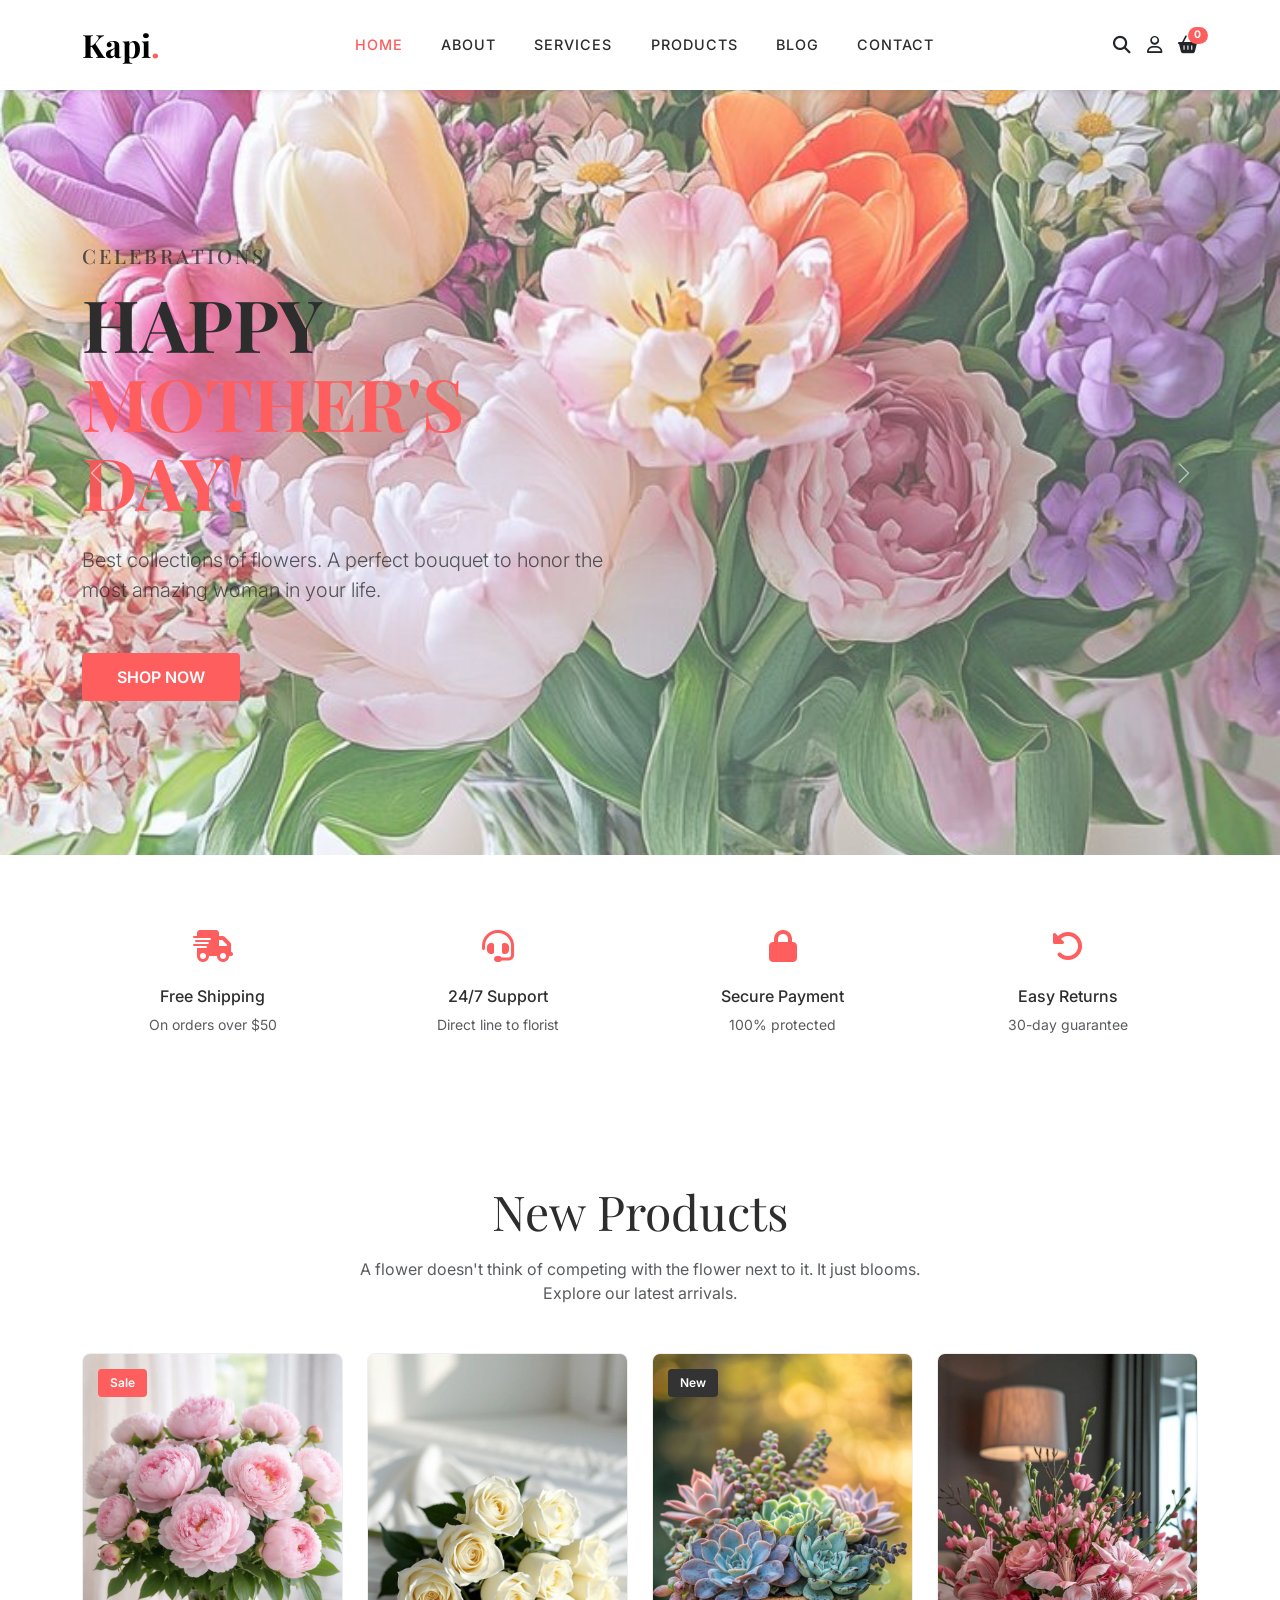
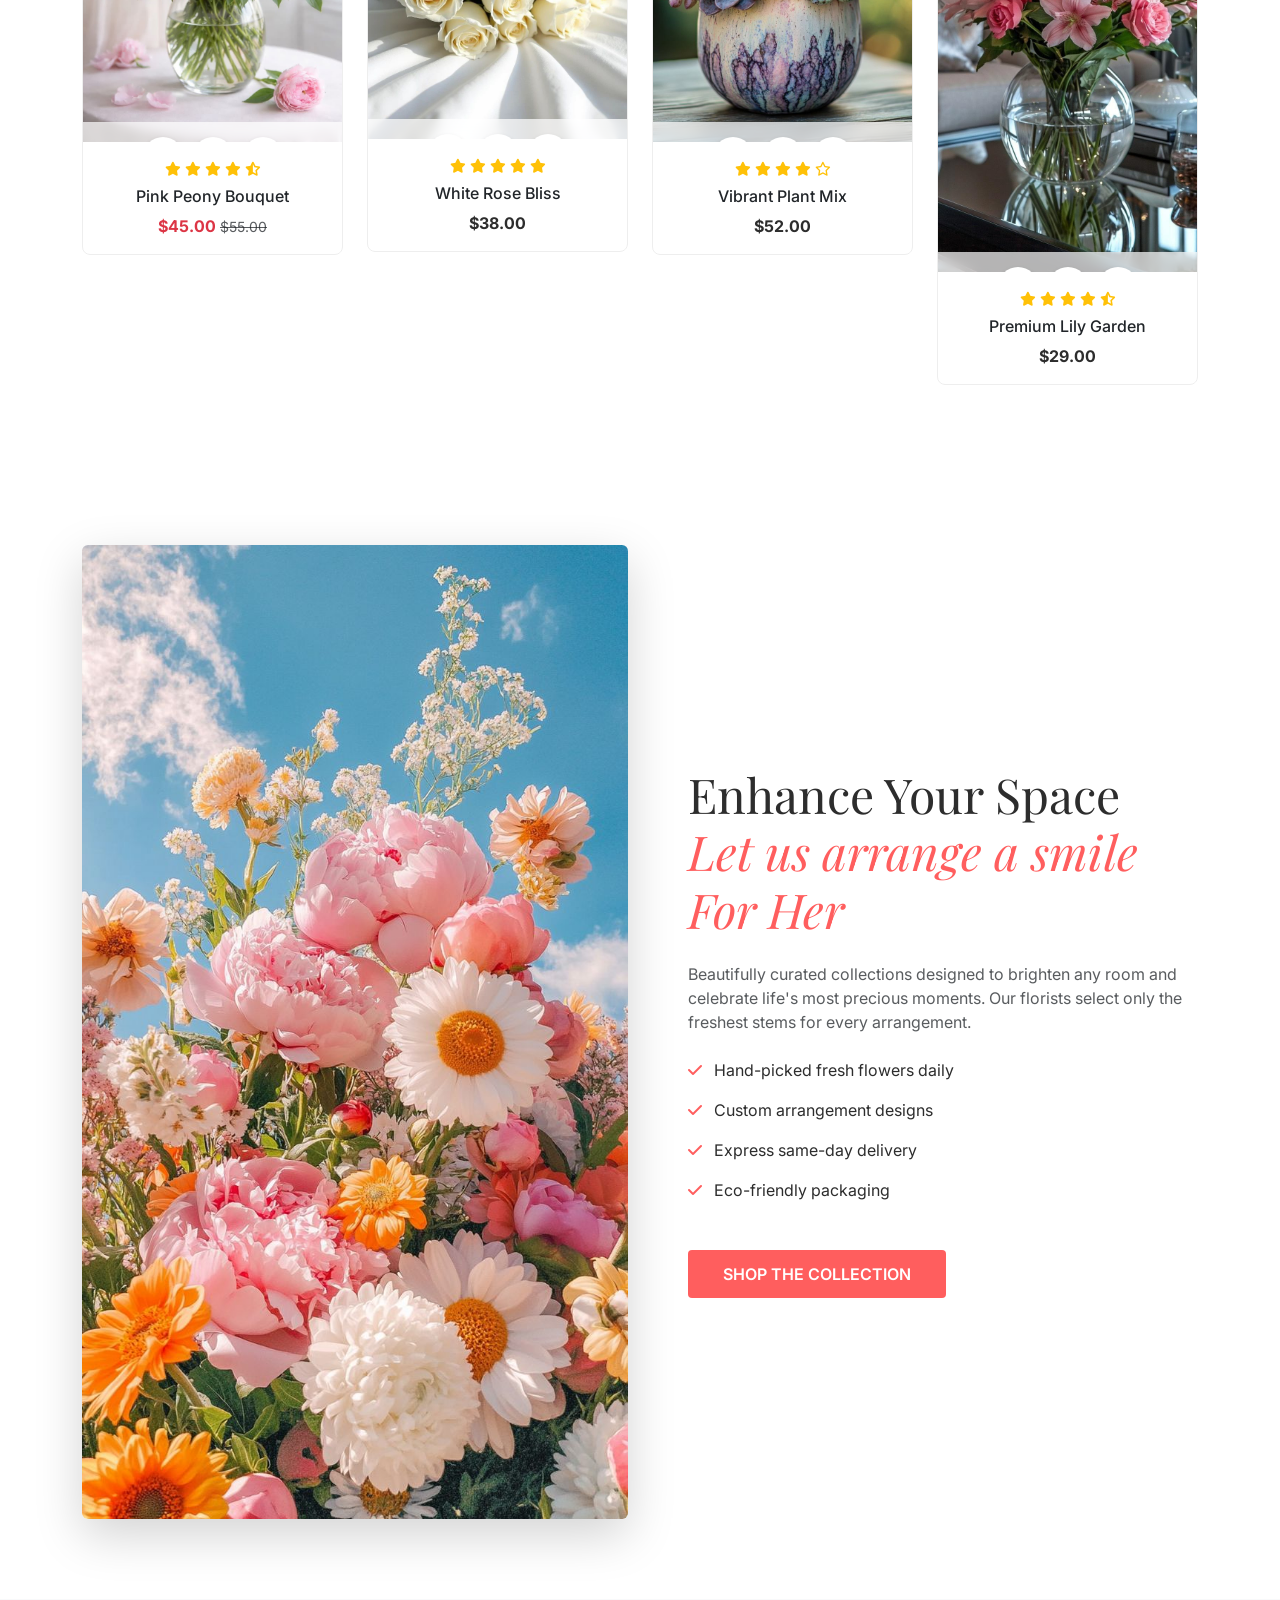
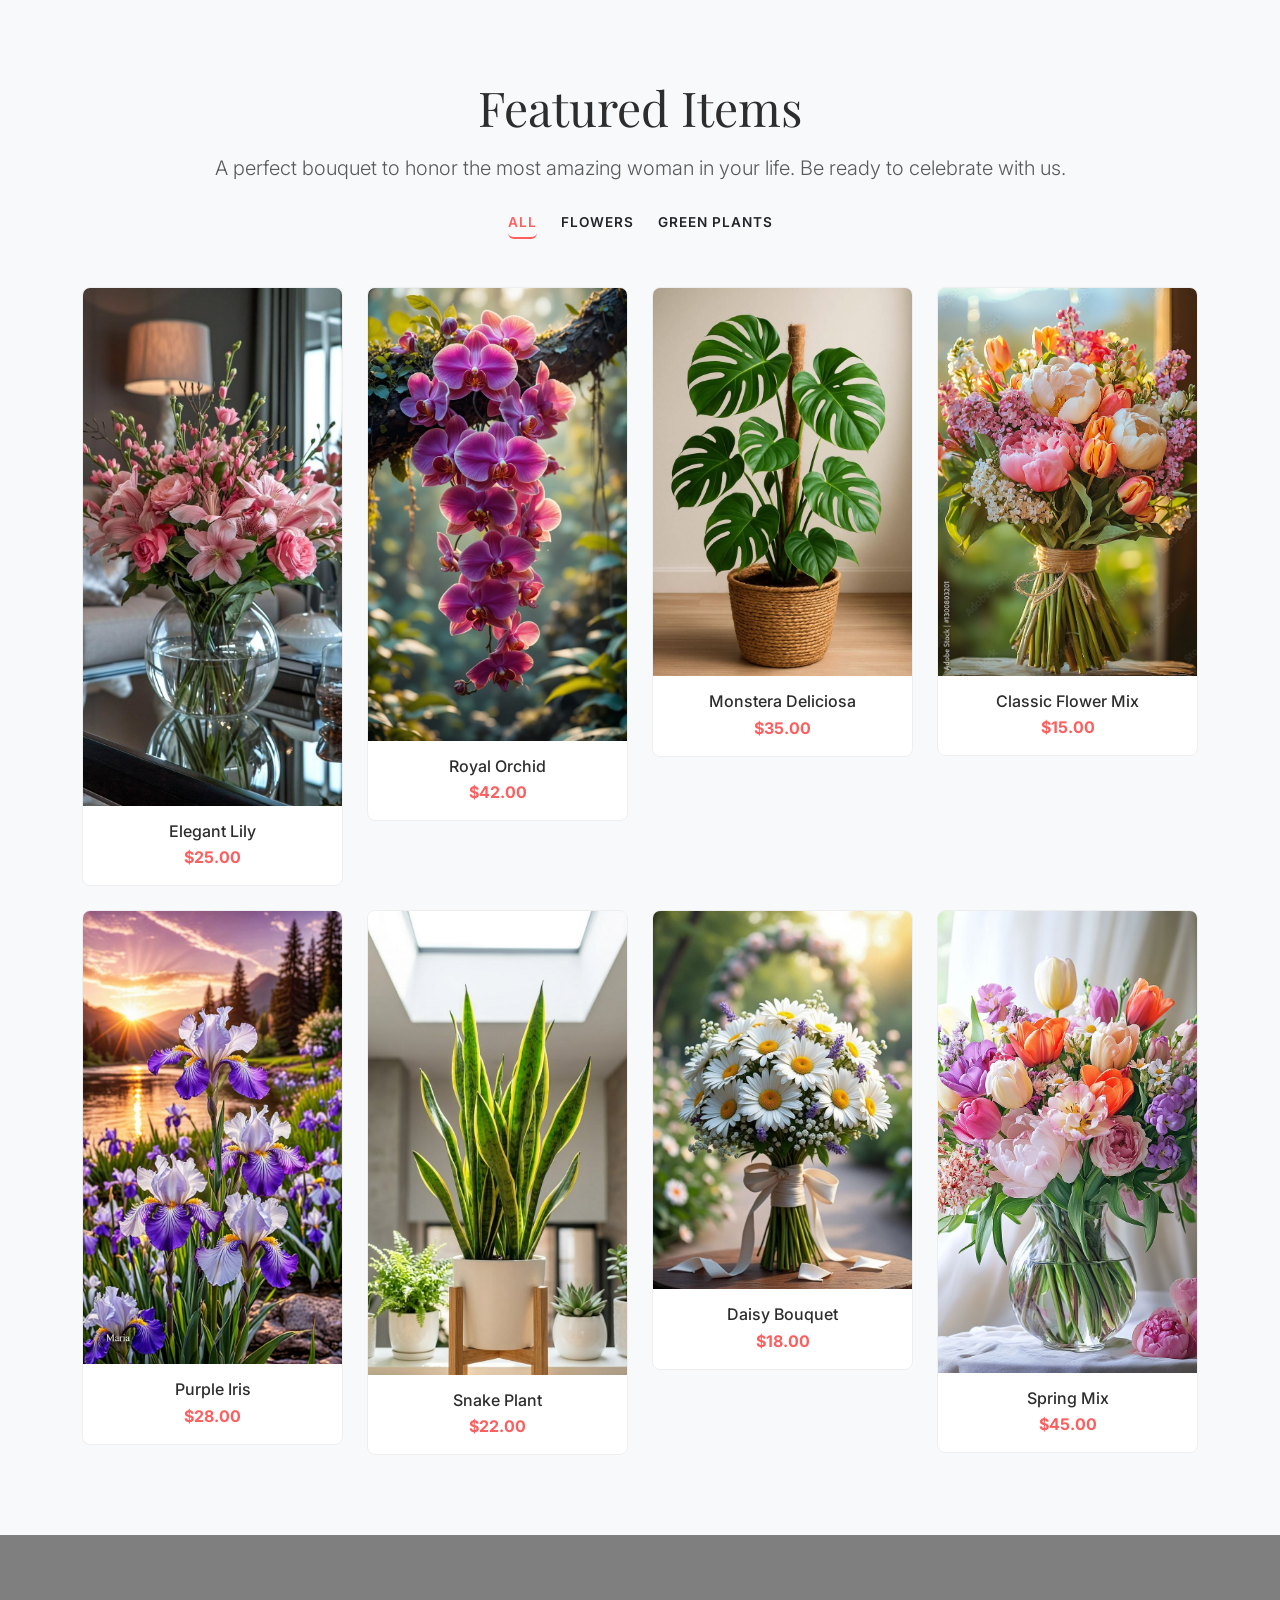
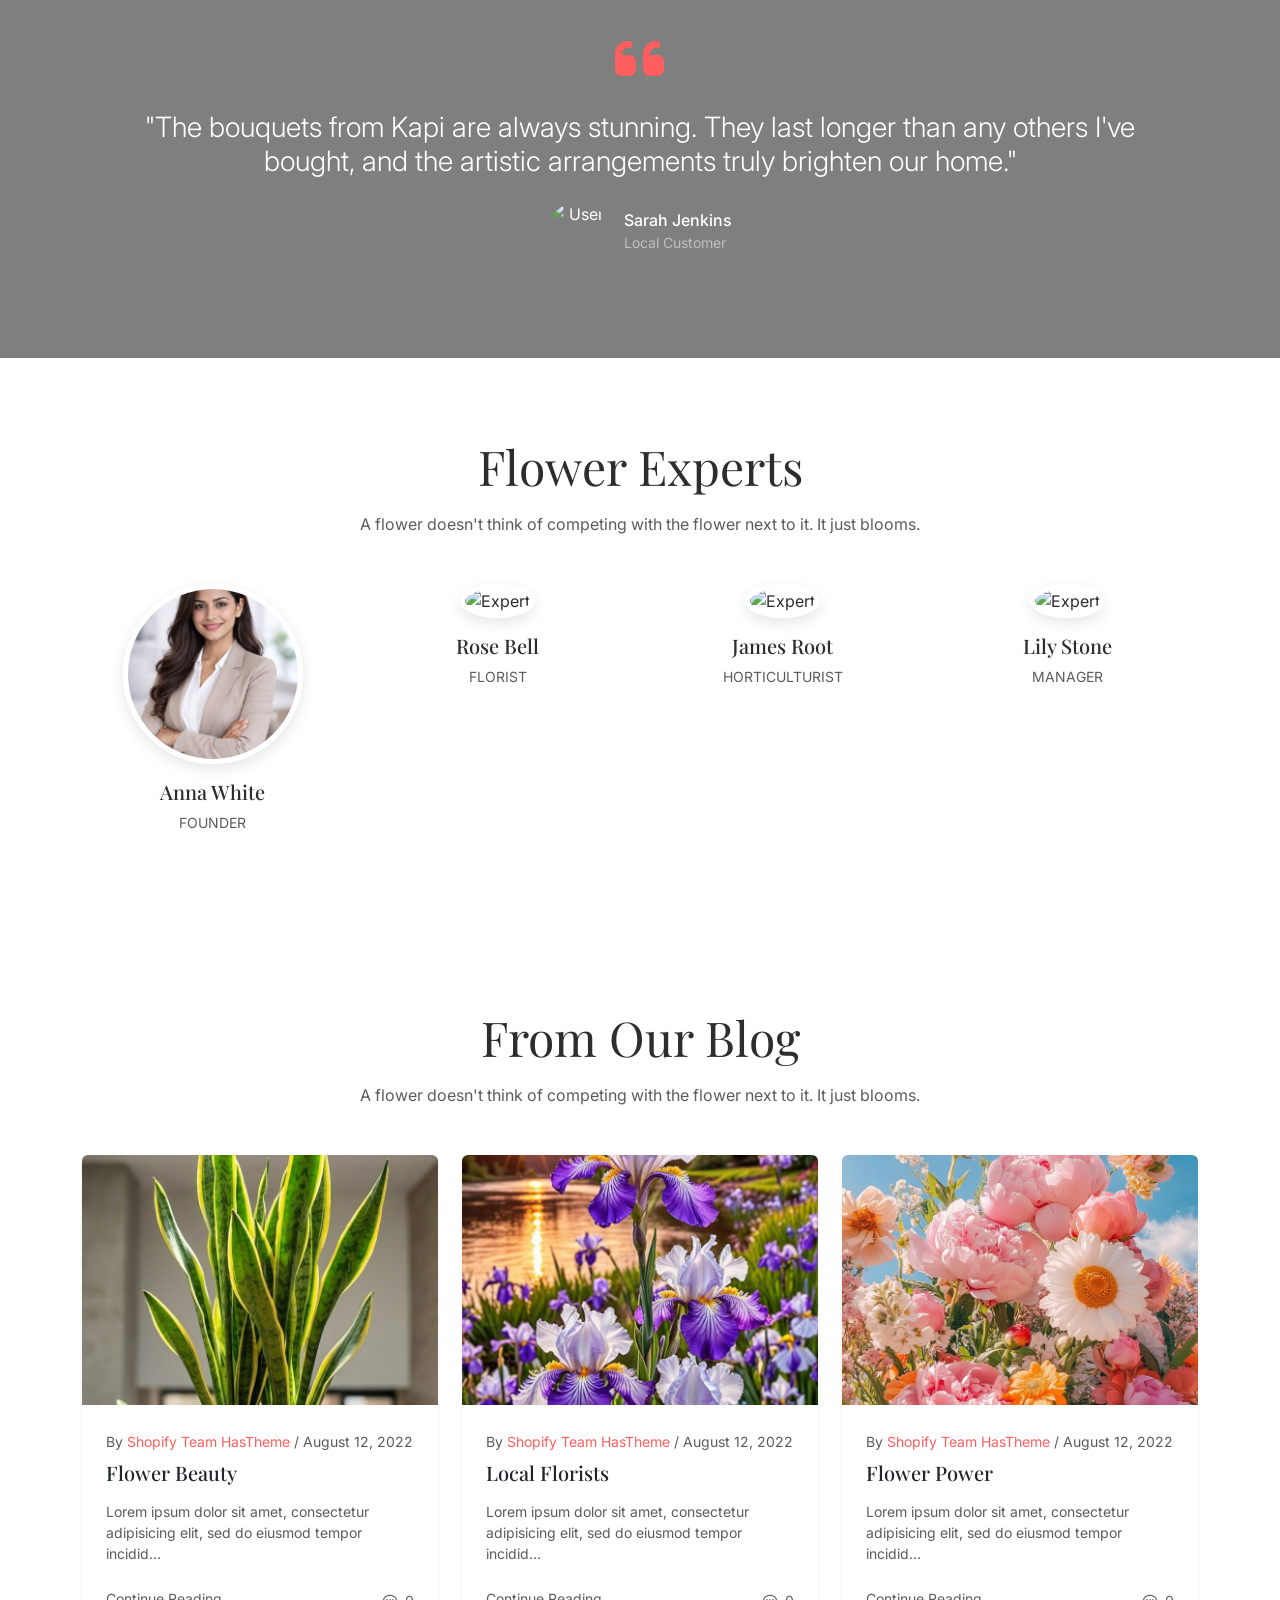
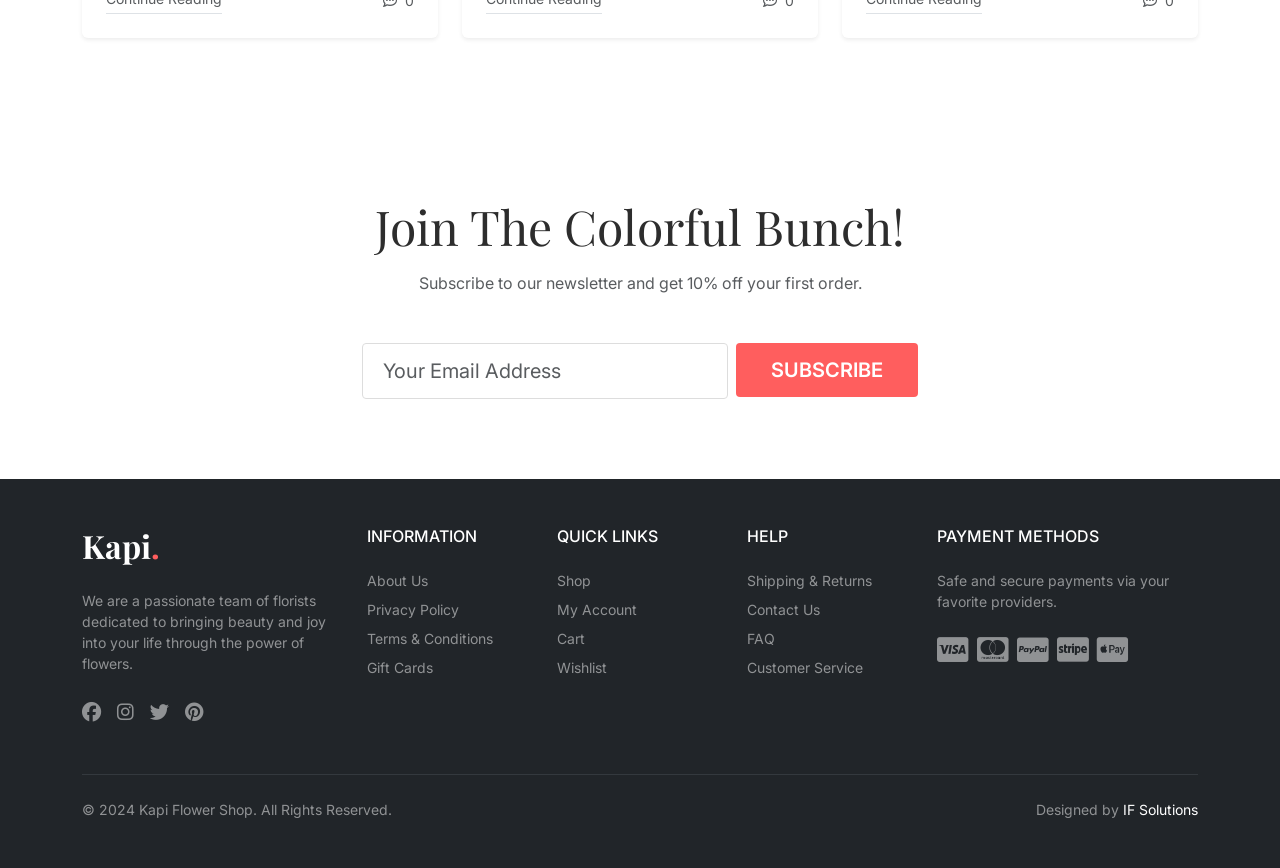
==== index.html @ 7e1bc0c4 "First Commit" ====
<!DOCTYPE html>
<html lang="en">
<head>
    <meta charset="UTF-8">
    <meta name="viewport" content="width=device-width, initial-scale=1.0">
    <title>Kapi. | Premium Flower Shop</title>
    <!-- Google Fonts -->
    <link rel="preconnect" href="https://fonts.googleapis.com">
    <link rel="preconnect" href="https://fonts.gstatic.com" crossorigin>
    <link href="https://fonts.googleapis.com/css2?family=Inter:wght@300;400;500;600;700&family=Playfair+Display:ital,wght@0,400;0,700;1,400&display=swap" rel="stylesheet">
    <!-- Bootstrap 5 -->
    <link href="https://cdn.jsdelivr.net/npm/bootstrap@5.3.0/dist/css/bootstrap.min.css" rel="stylesheet">
    <!-- Font Awesome -->
    <link rel="stylesheet" href="https://cdnjs.cloudflare.com/ajax/libs/font-awesome/6.4.0/css/all.min.css">
    <!-- AOS Animation -->
    <link href="https://unpkg.com/aos@2.3.1/dist/aos.css" rel="stylesheet">
    <!-- Custom CSS -->
    <link rel="stylesheet" href="style.css">
</head>
<body>

    <!-- Header / Navbar -->
    <nav class="navbar navbar-expand-lg navbar-light bg-white sticky-top shadow-sm py-3">
        <div class="container">
            <a class="navbar-brand d-flex align-items-center" href="#">
                <span class="logo-text">Kapi<span class="dot">.</span></span>
            </a>
            
            <button class="navbar-toggler border-0" type="button" data-bs-toggle="collapse" data-bs-target="#navbarNav">
                <span class="navbar-toggler-icon"></span>
            </button>
            
            <div class="collapse navbar-collapse" id="navbarNav">
                <ul class="navbar-nav mx-auto mb-2 mb-lg-0">
                    <li class="nav-item"><a class="nav-link active" href="#">HOME</a></li>
                    <li class="nav-item"><a class="nav-link" href="#">ABOUT</a></li>
                    <li class="nav-item"><a class="nav-link" href="#">SERVICES</a></li>
                    <li class="nav-item"><a class="nav-link" href="#">PRODUCTS</a></li>
                    <li class="nav-item"><a class="nav-link" href="#">BLOG</a></li>
                    <li class="nav-item"><a class="nav-link" href="#">CONTACT</a></li>
                </ul>
                
                <div class="nav-icons d-flex align-items-center gap-3">
                    <a href="#" class="text-dark"><i class="fa-solid fa-magnifying-glass"></i></a>
                    <a href="#" class="text-dark"><i class="fa-regular fa-user"></i></a>
                    <a href="#" class="text-dark position-relative">
                        <i class="fa-solid fa-basket-shopping"></i>
                        <span class="badge rounded-pill bg-danger cart-badge">0</span>
                    </a>
                </div>
            </div>
        </div>
    </nav>

    <!-- Hero Slider -->
    <header id="hero-slider" class="carousel slide" data-bs-ride="carousel">
        <div class="carousel-inner">
            <div class="carousel-item active" style="background-image: linear-gradient(rgba(255,255,255,0.3), rgba(255,255,255,0.3)), url('imgs/1266706140773187.jpg');">
                <div class="container h-100">
                    <div class="row h-100 align-items-center">
                        <div class="col-lg-6" data-aos="fade-right">
                            <h5 class="text-uppercase tracking-wider text-muted mb-3">Celebrations</h5>
                            <h1 class="display-2 mb-4 fw-bold">HAPPY <span class="text-primary-custom">MOTHER'S DAY!</span></h1>
                            <p class="lead mb-5 text-muted">Best collections of flowers. A perfect bouquet to honor the most amazing woman in your life.</p>
                            <a href="#" class="btn btn-primary-custom text-white">SHOP NOW</a>
                        </div>
                    </div>
                </div>
            </div>
            <!-- Slide 2 -->
            <div class="carousel-item" style="background-image: linear-gradient(rgba(255,255,255,0.3), rgba(255,255,255,0.3)), url('imgs/spring_bouquet.jpg');">
                <div class="container h-100">
                    <div class="row h-100 align-items-center">
                        <div class="col-lg-6">
                            <h5 class="text-uppercase tracking-wider text-muted mb-3">Spring Collection</h5>
                            <h1 class="display-3 mb-4 fw-bold">Freshly Picked Blossoms</h1>
                            <p class="lead mb-5 text-muted">Explore our curated selection of seasonal flowers, artistically arranged for you.</p>
                            <a href="#" class="btn btn-primary-custom text-white">DISCOVER MORE</a>
                        </div>
                    </div>
                </div>
            </div>
        </div>
        <button class="carousel-control-prev" type="button" data-bs-target="#hero-slider" data-bs-slide="prev">
            <span class="carousel-control-prev-icon" aria-hidden="true"></span>
        </button>
        <button class="carousel-control-next" type="button" data-bs-target="#hero-slider" data-bs-slide="next">
            <span class="carousel-control-next-icon" aria-hidden="true"></span>
        </button>
    </header>

    <!-- Features Bar -->
    <section class="features-bar py-5 bg-white">
        <div class="container">
            <div class="row g-4 text-center">
                <div class="col-md-3 col-6" data-aos="fade-up" data-aos-delay="100">
                    <div class="feature-item">
                        <div class="feature-icon mb-3"><i class="fa-solid fa-truck-fast"></i></div>
                        <h6>Free Shipping</h6>
                        <p class="small text-muted mb-0">On orders over $50</p>
                    </div>
                </div>
                <div class="col-md-3 col-6" data-aos="fade-up" data-aos-delay="200">
                    <div class="feature-item">
                        <div class="feature-icon mb-3"><i class="fa-solid fa-headset"></i></div>
                        <h6>24/7 Support</h6>
                        <p class="small text-muted mb-0">Direct line to florist</p>
                    </div>
                </div>
                <div class="col-md-3 col-6" data-aos="fade-up" data-aos-delay="300">
                    <div class="feature-item">
                        <div class="feature-icon mb-3"><i class="fa-solid fa-lock"></i></div>
                        <h6>Secure Payment</h6>
                        <p class="small text-muted mb-0">100% protected</p>
                    </div>
                </div>
                <div class="col-md-3 col-6" data-aos="fade-up" data-aos-delay="400">
                    <div class="feature-item">
                        <div class="feature-icon mb-3"><i class="fa-solid fa-rotate-left"></i></div>
                        <h6>Easy Returns</h6>
                        <p class="small text-muted mb-0">30-day guarantee</p>
                    </div>
                </div>
            </div>
        </div>
    </section>

    <!-- New Products -->
    <section class="new-products section-padding bg-subtle">
        <div class="container">
            <div class="text-center mb-5" data-aos="fade-up">
                <h2 class="display-5 mb-3">New Products</h2>
                <p class="text-muted mx-auto" style="max-width: 600px;">A flower doesn't think of competing with the flower next to it. It just blooms. Explore our latest arrivals.</p>
            </div>
            
            <div class="row g-4">
                <!-- Product 1 -->
                <div class="col-lg-3 col-md-6" data-aos="fade-up" data-aos-delay="100">
                    <div class="product-card">
                        <div class="product-img-wrapper">
                            <span class="badge-tag sale-badge">Sale</span>
                            <img src="imgs/12384967724430498.jpg" alt="Pink Peony" class="img-fluid">
                            <div class="product-actions">
                                <button class="btn btn-action"><i class="fa-regular fa-heart"></i></button>
                                <button class="btn btn-action"><i class="fa-solid fa-cart-plus"></i></button>
                                <button class="btn btn-action"><i class="fa-regular fa-eye"></i></button>
                            </div>
                        </div>
                        <div class="product-info p-3 text-center">
                            <div class="rating mb-2 text-warning small">
                                <i class="fa-solid fa-star"></i>
                                <i class="fa-solid fa-star"></i>
                                <i class="fa-solid fa-star"></i>
                                <i class="fa-solid fa-star"></i>
                                <i class="fa-solid fa-star-half-stroke"></i>
                            </div>
                            <h6 class="mb-2"><a href="#" class="text-decoration-none text-dark">Pink Peony Bouquet</a></h6>
                            <p class="price mb-0">
                                <span class="text-danger fw-bold">$45.00</span>
                                <span class="text-muted text-decoration-line-through small">$55.00</span>
                            </p>
                        </div>
                    </div>
                </div>
                <!-- Product 2 -->
                <div class="col-lg-3 col-md-6" data-aos="fade-up" data-aos-delay="200">
                    <div class="product-card">
                        <div class="product-img-wrapper">
                            <img src="imgs/71846556550609060.jpg" alt="White Roses" class="img-fluid">
                            <div class="product-actions">
                                <button class="btn btn-action"><i class="fa-regular fa-heart"></i></button>
                                <button class="btn btn-action"><i class="fa-solid fa-cart-plus"></i></button>
                                <button class="btn btn-action"><i class="fa-regular fa-eye"></i></button>
                            </div>
                        </div>
                        <div class="product-info p-3 text-center">
                            <div class="rating mb-2 text-warning small">
                                <i class="fa-solid fa-star"></i>
                                <i class="fa-solid fa-star"></i>
                                <i class="fa-solid fa-star"></i>
                                <i class="fa-solid fa-star"></i>
                                <i class="fa-solid fa-star"></i>
                            </div>
                            <h6 class="mb-2"><a href="#" class="text-decoration-none text-dark">White Rose Bliss</a></h6>
                            <p class="price mb-0">
                                <span class="fw-bold">$38.00</span>
                            </p>
                        </div>
                    </div>
                </div>
                <!-- Product 3 -->
                <div class="col-lg-3 col-md-6" data-aos="fade-up" data-aos-delay="300">
                    <div class="product-card">
                        <div class="product-img-wrapper">
                            <span class="badge-tag new-badge">New</span>
                            <img src="imgs/4011087181128123.jpg" alt="Succulent" class="img-fluid">
                            <div class="product-actions">
                                <button class="btn btn-action"><i class="fa-regular fa-heart"></i></button>
                                <button class="btn btn-action"><i class="fa-solid fa-cart-plus"></i></button>
                                <button class="btn btn-action"><i class="fa-regular fa-eye"></i></button>
                            </div>
                        </div>
                        <div class="product-info p-3 text-center">
                            <div class="rating mb-2 text-warning small">
                                <i class="fa-solid fa-star"></i>
                                <i class="fa-solid fa-star"></i>
                                <i class="fa-solid fa-star"></i>
                                <i class="fa-solid fa-star"></i>
                                <i class="fa-regular fa-star"></i>
                            </div>
                            <h6 class="mb-2"><a href="#" class="text-decoration-none text-dark">Vibrant Plant Mix</a></h6>
                            <p class="price mb-0">
                                <span class="fw-bold">$52.00</span>
                            </p>
                        </div>
                    </div>
                </div>
                <!-- Product 4 -->
                <div class="col-lg-3 col-md-6" data-aos="fade-up" data-aos-delay="400">
                    <div class="product-card">
                        <div class="product-img-wrapper">
                            <img src="imgs/927952698223903139.jpg" alt="Premium Lilies" class="img-fluid">
                            <div class="product-actions">
                                <button class="btn btn-action"><i class="fa-regular fa-heart"></i></button>
                                <button class="btn btn-action"><i class="fa-solid fa-cart-plus"></i></button>
                                <button class="btn btn-action"><i class="fa-regular fa-eye"></i></button>
                            </div>
                        </div>
                        <div class="product-info p-3 text-center">
                            <div class="rating mb-2 text-warning small">
                                <i class="fa-solid fa-star"></i>
                                <i class="fa-solid fa-star"></i>
                                <i class="fa-solid fa-star"></i>
                                <i class="fa-solid fa-star"></i>
                                <i class="fa-solid fa-star-half-stroke"></i>
                            </div>
                            <h6 class="mb-2"><a href="#" class="text-decoration-none text-dark">Premium Lily Garden</a></h6>
                            <p class="price mb-0">
                                <span class="fw-bold">$29.00</span>
                            </p>
                        </div>
                    </div>
                </div>
            </div>
        </div>
    </section>

    <!-- Promo Section -->
    <section class="promo-section section-padding bg-white">
        <div class="container">
            <div class="row align-items-center">
                <div class="col-lg-6 mb-5 mb-lg-0" data-aos="fade-right">
                    <div class="image-stack position-relative">
                        <img src="imgs/1900024839042943.jpg" alt="Promo Tulips" class="img-fluid rounded shadow-lg">
                    </div>
                </div>
                <div class="col-lg-6 ps-lg-5" data-aos="fade-left">
                    <h2 class="display-5 mb-4">Enhance Your Space <br> <span class="text-primary-custom italic">Let us arrange a smile For Her</span></h2>
                    <p class="text-muted mb-4">Beautifully curated collections designed to brighten any room and celebrate life's most precious moments. Our florists select only the freshest stems for every arrangement.</p>
                    <ul class="list-unstyled mb-5 promo-list">
                        <li class="mb-3"><i class="fa-solid fa-check text-primary-custom me-2"></i> Hand-picked fresh flowers daily</li>
                        <li class="mb-3"><i class="fa-solid fa-check text-primary-custom me-2"></i> Custom arrangement designs</li>
                        <li class="mb-3"><i class="fa-solid fa-check text-primary-custom me-2"></i> Express same-day delivery</li>
                        <li class="mb-3"><i class="fa-solid fa-check text-primary-custom me-2"></i> Eco-friendly packaging</li>
                    </ul>
                    <a href="#" class="btn btn-primary-custom text-white">SHOP THE COLLECTION</a>
                </div>
            </div>
        </div>
    </section>

    <!-- Featured Items -->
    <section class="featured-items section-padding bg-light">
        <div class="container">
            <div class="text-center mb-5" data-aos="fade-up">
                <h2 class="display-5 mb-3">Featured Items</h2>
                <p class="text-muted lead small mb-4">A perfect bouquet to honor the most amazing woman in your life. Be ready to celebrate with us.</p>
                <div class="filter-tabs d-flex justify-content-center gap-4 mb-4">
                    <button class="btn btn-filter active" data-filter="all">ALL</button>
                    <button class="btn btn-filter" data-filter="flowers">FLOWERS</button>
                    <button class="btn btn-filter" data-filter="plants">GREEN PLANTS</button>
                </div>
            </div>

            <div class="row g-4 featured-grid">
                <!-- Row 1 -->
                <div class="col-lg-3 col-md-4 col-sm-6 filter-item flowers" data-aos="fade-up">
                    <div class="product-card">
                        <div class="product-img-wrapper">
                            <img src="imgs/927952698223903139.jpg" alt="Flower" class="img-fluid">
                        </div>
                        <div class="product-info p-3 text-center">
                            <h6 class="mb-1">Elegant Lily</h6>
                            <p class="text-primary-custom fw-bold mb-0">$25.00</p>
                        </div>
                    </div>
                </div>
                <div class="col-lg-3 col-md-4 col-sm-6 filter-item flowers" data-aos="fade-up" data-aos-delay="100">
                    <div class="product-card">
                        <div class="product-img-wrapper">
                            <img src="imgs/15270086238966056.jpg" alt="Orchid" class="img-fluid">
                        </div>
                        <div class="product-info p-3 text-center">
                            <h6 class="mb-1">Royal Orchid</h6>
                            <p class="text-primary-custom fw-bold mb-0">$42.00</p>
                        </div>
                    </div>
                </div>
                <div class="col-lg-3 col-md-4 col-sm-6 filter-item plants" data-aos="fade-up" data-aos-delay="200">
                    <div class="product-card">
                        <div class="product-img-wrapper">
                            <img src="imgs/monstera.jpg" alt="Monstera" class="img-fluid">
                        </div>
                        <div class="product-info p-3 text-center">
                            <h6 class="mb-1">Monstera Deliciosa</h6>
                            <p class="text-primary-custom fw-bold mb-0">$35.00</p>
                        </div>
                    </div>
                </div>
                <div class="col-lg-3 col-md-4 col-sm-6 filter-item flowers" data-aos="fade-up" data-aos-delay="300">
                    <div class="product-card">
                        <div class="product-img-wrapper">
                            <img src="imgs/spring_bouquet.jpg" alt="Red Roses" class="img-fluid">
                        </div>
                        <div class="product-info p-3 text-center">
                            <h6 class="mb-1">Classic Flower Mix</h6>
                            <p class="text-primary-custom fw-bold mb-0">$15.00</p>
                        </div>
                    </div>
                </div>
                <!-- Row 2 -->
                <div class="col-lg-3 col-md-4 col-sm-6 filter-item flowers" data-aos="fade-up">
                    <div class="product-card">
                        <div class="product-img-wrapper">
                            <img src="imgs/iris.jpg" alt="Flower" class="img-fluid">
                        </div>
                        <div class="product-info p-3 text-center">
                            <h6 class="mb-1">Purple Iris</h6>
                            <p class="text-primary-custom fw-bold mb-0">$28.00</p>
                        </div>
                    </div>
                </div>
                <div class="col-lg-3 col-md-4 col-sm-6 filter-item plants" data-aos="fade-up" data-aos-delay="100">
                    <div class="product-card">
                        <div class="product-img-wrapper">
                            <img src="imgs/snake_plant.jpg" alt="Snake Plant" class="img-fluid">
                        </div>
                        <div class="product-info p-3 text-center">
                            <h6 class="mb-1">Snake Plant</h6>
                            <p class="text-primary-custom fw-bold mb-0">$22.00</p>
                        </div>
                    </div>
                </div>
                <div class="col-lg-3 col-md-4 col-sm-6 filter-item flowers" data-aos="fade-up" data-aos-delay="200">
                    <div class="product-card">
                        <div class="product-img-wrapper">
                            <img src="imgs/340303315613758499.jpg" alt="Flower" class="img-fluid">
                        </div>
                        <div class="product-info p-3 text-center">
                            <h6 class="mb-1">Daisy Bouquet</h6>
                            <p class="text-primary-custom fw-bold mb-0">$18.00</p>
                        </div>
                    </div>
                </div>
                <div class="col-lg-3 col-md-4 col-sm-6 filter-item flowers" data-aos="fade-up" data-aos-delay="300">
                    <div class="product-card">
                        <div class="product-img-wrapper">
                            <img src="imgs/1266706140773187.jpg" alt="Flower" class="img-fluid">
                        </div>
                        <div class="product-info p-3 text-center">
                            <h6 class="mb-1">Spring Mix</h6>
                            <p class="text-primary-custom fw-bold mb-0">$45.00</p>
                        </div>
                    </div>
                </div>
            </div>
        </div>
    </section>

    <!-- Testimonial Section -->
    <section class="testimonial-section py-5 text-center text-white" style="background: linear-gradient(rgba(0,0,0,0.5), rgba(0,0,0,0.5)), url('imgs/576742296072362225.jpg') center/cover fixed;">
        <div class="container py-5" data-aos="zoom-in">
            <i class="fa-solid fa-quote-left display-4 mb-4 text-primary-custom"></i>
            <p class="h3 fw-light mb-4 px-lg-5">"The bouquets from Kapi are always stunning. They last longer than any others I've bought, and the artistic arrangements truly brighten our home."</p>
            <div class="d-flex align-items-center justify-content-center gap-3">
                <img src="imgs/576742296072362225.jpg" alt="User" class="rounded-circle" width="60" height="60" style="object-fit: cover;">
                <div class="text-start">
                    <h6 class="mb-0">Sarah Jenkins</h6>
                    <small class="text-white-50">Local Customer</small>
                </div>
            </div>
        </div>
    </section>

    <!-- Flower Experts -->
    <section class="experts-section section-padding bg-white">
        <div class="container">
            <div class="text-center mb-5" data-aos="fade-up">
                <h2 class="display-5 mb-3">Flower Experts</h2>
                <p class="text-muted">A flower doesn't think of competing with the flower next to it. It just blooms.</p>
            </div>
            <div class="row g-4 justify-content-center text-center">
                <div class="col-lg-3 col-md-6" data-aos="fade-up" data-aos-delay="100">
                    <div class="expert-card">
                        <img src="imgs/expert_anna.jpg" alt="Expert" class="rounded-circle mb-3 img-fluid expert-img">
                        <h5>Anna White</h5>
                        <p class="text-muted small">FOUNDER</p>
                    </div>
                </div>
                <div class="col-lg-3 col-md-6" data-aos="fade-up" data-aos-delay="200">
                    <div class="expert-card">
                        <img src="imgs/18788523442587970.jpg" alt="Expert" class="rounded-circle mb-3 img-fluid expert-img">
                        <h5>Rose Bell</h5>
                        <p class="text-muted small">FLORIST</p>
                    </div>
                </div>
                <div class="col-lg-3 col-md-6" data-aos="fade-up" data-aos-delay="300">
                    <div class="expert-card">
                        <img src="imgs/expert_james.jpg" alt="Expert" class="rounded-circle mb-3 img-fluid expert-img">
                        <h5>James Root</h5>
                        <p class="text-muted small">HORTICULTURIST</p>
                    </div>
                </div>
                <div class="col-lg-3 col-md-6" data-aos="fade-up" data-aos-delay="400">
                    <div class="expert-card">
                        <img src="imgs/576742296072362225.jpg" alt="Expert" class="rounded-circle mb-3 img-fluid expert-img">
                        <h5>Lily Stone</h5>
                        <p class="text-muted small">MANAGER</p>
                    </div>
                </div>
            </div>
        </div>
    </section>

    <!-- From Our Blog -->
    <section class="blog-section section-padding bg-subtle">
        <div class="container">
            <div class="text-center mb-5" data-aos="fade-up">
                <h2 class="display-5 mb-3">From Our Blog</h2>
                <p class="text-muted">A flower doesn't think of competing with the flower next to it. It just blooms.</p>
            </div>
            <div class="row g-4">
                <!-- Blog 1 -->
                <div class="col-lg-4 col-md-6" data-aos="fade-up" data-aos-delay="100">
                    <div class="blog-card bg-white rounded overflow-hidden shadow-sm">
                        <div class="blog-img">
                            <img src="imgs/snake_plant.jpg" alt="Blog" class="img-fluid">
                        </div>
                        <div class="blog-content p-4">
                            <div class="blog-meta mb-2">
                                <span class="text-muted small">By <span class="text-primary-custom">Shopify Team HasTheme</span> / August 12, 2022</span>
                            </div>
                            <h5 class="mb-3"><a href="#" class="text-decoration-none text-dark">Flower Beauty</a></h5>
                            <p class="text-muted small mb-4">Lorem ipsum dolor sit amet, consectetur adipisicing elit, sed do eiusmod tempor incidid...</p>
                            <div class="d-flex justify-content-between align-items-center">
                                <a href="#" class="text-decoration-none text-muted small border-bottom pb-1">Continue Reading</a>
                                <span class="text-muted small"><i class="fa-regular fa-comment-dots me-1"></i> 0</span>
                            </div>
                        </div>
                    </div>
                </div>
                <!-- Blog 2 -->
                <div class="col-lg-4 col-md-6" data-aos="fade-up" data-aos-delay="200">
                    <div class="blog-card bg-white rounded overflow-hidden shadow-sm">
                        <div class="blog-img">
                            <img src="imgs/iris.jpg" alt="Blog" class="img-fluid">
                        </div>
                        <div class="blog-content p-4">
                            <div class="blog-meta mb-2">
                                <span class="text-muted small">By <span class="text-primary-custom">Shopify Team HasTheme</span> / August 12, 2022</span>
                            </div>
                            <h5 class="mb-3"><a href="#" class="text-decoration-none text-dark">Local Florists</a></h5>
                            <p class="text-muted small mb-4">Lorem ipsum dolor sit amet, consectetur adipisicing elit, sed do eiusmod tempor incidid...</p>
                            <div class="d-flex justify-content-between align-items-center">
                                <a href="#" class="text-decoration-none text-muted small border-bottom pb-1">Continue Reading</a>
                                <span class="text-muted small"><i class="fa-regular fa-comment-dots me-1"></i> 0</span>
                            </div>
                        </div>
                    </div>
                </div>
                <!-- Blog 3 -->
                <div class="col-lg-4 col-md-6" data-aos="fade-up" data-aos-delay="300">
                    <div class="blog-card bg-white rounded overflow-hidden shadow-sm">
                        <div class="blog-img">
                            <img src="imgs/1900024839042943.jpg" alt="Blog" class="img-fluid">
                        </div>
                        <div class="blog-content p-4">
                            <div class="blog-meta mb-2">
                                <span class="text-muted small">By <span class="text-primary-custom">Shopify Team HasTheme</span> / August 12, 2022</span>
                            </div>
                            <h5 class="mb-3"><a href="#" class="text-decoration-none text-dark">Flower Power</a></h5>
                            <p class="text-muted small mb-4">Lorem ipsum dolor sit amet, consectetur adipisicing elit, sed do eiusmod tempor incidid...</p>
                            <div class="d-flex justify-content-between align-items-center">
                                <a href="#" class="text-decoration-none text-muted small border-bottom pb-1">Continue Reading</a>
                                <span class="text-muted small"><i class="fa-regular fa-comment-dots me-1"></i> 0</span>
                            </div>
                        </div>
                    </div>
                </div>
            </div>
        </div>
    </section>

    <!-- Newsletter Section -->
    <section class="newsletter-section section-padding bg-white">
        <div class="container text-center" data-aos="fade-up">
            <h2 class="display-5 mb-3">Join The Colorful Bunch!</h2>
            <p class="text-muted mb-5">Subscribe to our newsletter and get 10% off your first order.</p>
            <form class="newsletter-form row justify-content-center g-2">
                <div class="col-md-4">
                    <input type="email" class="form-control form-control-lg" placeholder="Your Email Address" required>
                </div>
                <div class="col-auto">
                    <button type="submit" class="btn btn-primary-custom btn-lg text-white">SUBSCRIBE</button>
                </div>
            </form>
        </div>
    </section>

    <!-- Footer -->
    <footer class="footer bg-dark text-white py-5">
        <div class="container">
            <div class="row g-4 mb-5">
                <div class="col-lg-3 col-md-6">
                    <div class="footer-logo mb-4">
                        <h2 class="logo-text text-white">Kapi<span class="dot">.</span></h2>
                    </div>
                    <p class="text-white-50 small mb-4">We are a passionate team of florists dedicated to bringing beauty and joy into your life through the power of flowers.</p>
                    <div class="social-links d-flex gap-3">
                        <a href="#" class="text-white-50"><i class="fa-brands fa-facebook"></i></a>
                        <a href="#" class="text-white-50"><i class="fa-brands fa-instagram"></i></a>
                        <a href="#" class="text-white-50"><i class="fa-brands fa-twitter"></i></a>
                        <a href="#" class="text-white-50"><i class="fa-brands fa-pinterest"></i></a>
                    </div>
                </div>
                <div class="col-lg-2 col-md-6">
                    <h6 class="mb-4 text-uppercase">Information</h6>
                    <ul class="list-unstyled footer-links small">
                        <li class="mb-2"><a href="#" class="text-white-50 text-decoration-none">About Us</a></li>
                        <li class="mb-2"><a href="#" class="text-white-50 text-decoration-none">Privacy Policy</a></li>
                        <li class="mb-2"><a href="#" class="text-white-50 text-decoration-none">Terms & Conditions</a></li>
                        <li class="mb-2"><a href="#" class="text-white-50 text-decoration-none">Gift Cards</a></li>
                    </ul>
                </div>
                <div class="col-lg-2 col-md-6">
                    <h6 class="mb-4 text-uppercase">Quick Links</h6>
                    <ul class="list-unstyled footer-links small">
                        <li class="mb-2"><a href="#" class="text-white-50 text-decoration-none">Shop</a></li>
                        <li class="mb-2"><a href="#" class="text-white-50 text-decoration-none">My Account</a></li>
                        <li class="mb-2"><a href="#" class="text-white-50 text-decoration-none">Cart</a></li>
                        <li class="mb-2"><a href="#" class="text-white-50 text-decoration-none">Wishlist</a></li>
                    </ul>
                </div>
                <div class="col-lg-2 col-md-6">
                    <h6 class="mb-4 text-uppercase">Help</h6>
                    <ul class="list-unstyled footer-links small">
                        <li class="mb-2"><a href="#" class="text-white-50 text-decoration-none">Shipping & Returns</a></li>
                        <li class="mb-2"><a href="#" class="text-white-50 text-decoration-none">Contact Us</a></li>
                        <li class="mb-2"><a href="#" class="text-white-50 text-decoration-none">FAQ</a></li>
                        <li class="mb-2"><a href="#" class="text-white-50 text-decoration-none">Customer Service</a></li>
                    </ul>
                </div>
                <div class="col-lg-3 col-md-6">
                    <h6 class="mb-4 text-uppercase">Payment Methods</h6>
                    <p class="text-white-50 small mb-4">Safe and secure payments via your favorite providers.</p>
                    <div class="payment-icons d-flex flex-wrap gap-2 fs-3 text-white-50">
                        <i class="fa-brands fa-cc-visa"></i>
                        <i class="fa-brands fa-cc-mastercard"></i>
                        <i class="fa-brands fa-cc-paypal"></i>
                        <i class="fa-brands fa-cc-stripe"></i>
                        <i class="fa-brands fa-cc-apple-pay"></i>
                    </div>
                </div>
            </div>
            <hr class="border-secondary mb-4">
            <div class="row align-items-center">
                <div class="col-md-6 text-center text-md-start">
                    <p class="text-white-50 small mb-0">&copy; 2024 Kapi Flower Shop. All Rights Reserved.</p>
                </div>
                <div class="col-md-6 text-center text-md-end mt-3 mt-md-0">
                    <p class="text-white-50 small mb-0">Designed by <a href="#" class="text-white text-decoration-none">IF Solutions</a></p>
                </div>
            </div>
        </div>
    </footer>

    <!-- Bootstrap JS -->
    <script src="https://cdn.jsdelivr.net/npm/bootstrap@5.3.0/dist/js/bootstrap.bundle.min.js"></script>
    <!-- AOS Animation -->
    <script src="https://unpkg.com/aos@2.3.1/dist/aos.js"></script>
    <!-- Custom JS -->
    <script src="script.js"></script>
</body>
</html>
---- style.css ----
:root {
    --primary-color: #FF5E5E;
    --text-primary: #2D2D2D;
    --text-secondary: #777777;
    --bg-light: #FFFFFF;
    --bg-subtle: #FBFBFB;
    --transition-slow: all 0.4s ease;
    --transition-fast: all 0.2s ease;
}

body {
    font-family: 'Inter', sans-serif;
    color: var(--text-primary);
    overflow-x: hidden;
}

h1, h2, h3, h4, h5, .logo-text {
    font-family: 'Playfair Display', serif;
}

/* Logo */
.logo-text {
    font-size: 2rem;
    font-weight: 700;
    color: #000;
}
.logo-text .dot {
    color: var(--primary-color);
}

/* Navbar */
.navbar {
    transition: var(--transition-slow);
}
.navbar.scrolled {
    padding-top: 0.5rem !important;
    padding-bottom: 0.5rem !important;
}

.nav-link {
    font-weight: 500;
    font-size: 0.9rem;
    letter-spacing: 1px;
    padding: 0.5rem 1.2rem !important;
    color: var(--text-primary) !important;
    transition: var(--transition-fast);
}

.nav-link:hover, .nav-link.active {
    color: var(--primary-color) !important;
}

.nav-icons a {
    font-size: 1.1rem;
    transition: var(--transition-fast);
}

.nav-icons a:hover {
    color: var(--primary-color) !important;
}

.cart-badge {
    font-size: 0.65rem;
    position: absolute;
    top: -5px;
    right: -10px;
    background-color: var(--primary-color) !important;
}

/* Utility Classes */
.section-padding {
    padding: 80px 0;
}

.btn-primary-custom {
    background-color: var(--primary-color);
    border: none;
    padding: 12px 35px;
    font-weight: 600;
    border-radius: 4px;
    transition: var(--transition-slow);
}


/* Hero Slider */
.carousel-item {
    height: 85vh;
    min-height: 500px;
    background-size: cover;
    background-position: center;
}

#hero-slider h1 {
    line-height: 1.1;
}

.tracking-wider {
    letter-spacing: 3px;
}

.text-primary-custom {
    color: var(--primary-color);
}

.carousel-control-prev-icon, .carousel-control-next-icon {
    width: 3rem;
    height: 3rem;
    background-color: rgba(0,0,0,0.1);
    border-radius: 50%;
    background-size: 50%;
}

/* Features Bar */
.feature-icon {
    font-size: 2rem;
    color: var(--primary-color);
}

.feature-item {
    padding: 20px;
    transition: var(--transition-slow);
}


/* Product Cards */
.product-card {
    background: #fff;
    border-radius: 8px;
    overflow: hidden;
    transition: var(--transition-slow);
    border: 1px solid #eee;
}

.product-card:hover {
    box-shadow: 0 10px 30px rgba(0,0,0,0.08);
    transform: translateY(-5px);
}

.product-img-wrapper {
    position: relative;
    overflow: hidden;
}

.product-img-wrapper img {
    transition: var(--transition-slow);
    width: 100%;
}

.product-card:hover .product-img-wrapper img {
    transform: scale(1.1);
}

.badge-tag {
    position: absolute;
    top: 15px;
    left: 15px;
    padding: 5px 12px;
    font-size: 0.75rem;
    font-weight: 600;
    border-radius: 4px;
    z-index: 1;
}

.sale-badge { background-color: var(--primary-color); color: #fff; }
.new-badge { background-color: #333; color: #fff; }

.product-actions {
    position: absolute;
    bottom: -50px;
    left: 0;
    right: 0;
    display: flex;
    justify-content: center;
    gap: 10px;
    padding: 15px;
    transition: var(--transition-slow);
    background: rgba(255,255,255,0.7);
    backdrop-filter: blur(5px);
}

.product-card:hover .product-actions {
    bottom: 0;
}

.btn-action {
    width: 40px;
    height: 40px;
    border-radius: 50%;
    background: #fff;
    display: flex;
    align-items: center;
    justify-content: center;
    color: var(--text-primary);
    box-shadow: 0 2px 5px rgba(0,0,0,0.1);
    transition: var(--transition-fast);
}

.btn-action:hover {
    background: var(--primary-color);
    color: #fff;
}

/* Promo Section */
.italic { font-style: italic; }


/* Featured Items */
.btn-filter {
    border: none;
    background: none;
    font-weight: 600;
    font-size: 0.85rem;
    letter-spacing: 1px;
    padding: 5px 0;
    border-bottom: 2px solid transparent;
    transition: var(--transition-fast);
}

.btn-filter.active, .btn-filter:hover {
    color: var(--primary-color);
    border-bottom-color: var(--primary-color);
}

.filter-item {
    transition: var(--transition-slow);
}

/* Experts Section */
.expert-img {
    width: 180px;
    height: 180px;
    object-fit: cover;
    border: 5px solid #fff;
    box-shadow: 0 5px 15px rgba(0,0,0,0.1);
    transition: var(--transition-slow);
}


/* Blog Section */
.blog-img {
    overflow: hidden;
    height: 250px;
}

.blog-img img {
    width: 100%;
    height: 100%;
    object-fit: cover;
    transition: var(--transition-slow);
}

.blog-card:hover .blog-img img {
    transform: scale(1.1);
}

.blog-card {
    transition: var(--transition-slow);
}

.blog-card:hover {
    box-shadow: 0 15px 35px rgba(0,0,0,0.1);
}

.blog-meta .text-primary-custom {
    color: var(--primary-color) !important;
}

/* Newsletter */
.newsletter-form .form-control {
    border-radius: 4px;
    border: 1px solid #ddd;
    padding: 12px 20px;
}

.newsletter-form .form-control:focus {
    box-shadow: none;
    border-color: var(--primary-color);
}

/* Footer */
.footer-links a {
    transition: var(--transition-fast);
}

.footer-links a:hover {
    color: var(--primary-color) !important;
    padding-left: 5px;
}

.social-links a {
    font-size: 1.2rem;
    transition: var(--transition-fast);
}

.social-links a:hover {
    color: var(--primary-color) !important;
    transform: translateY(-3px);
}
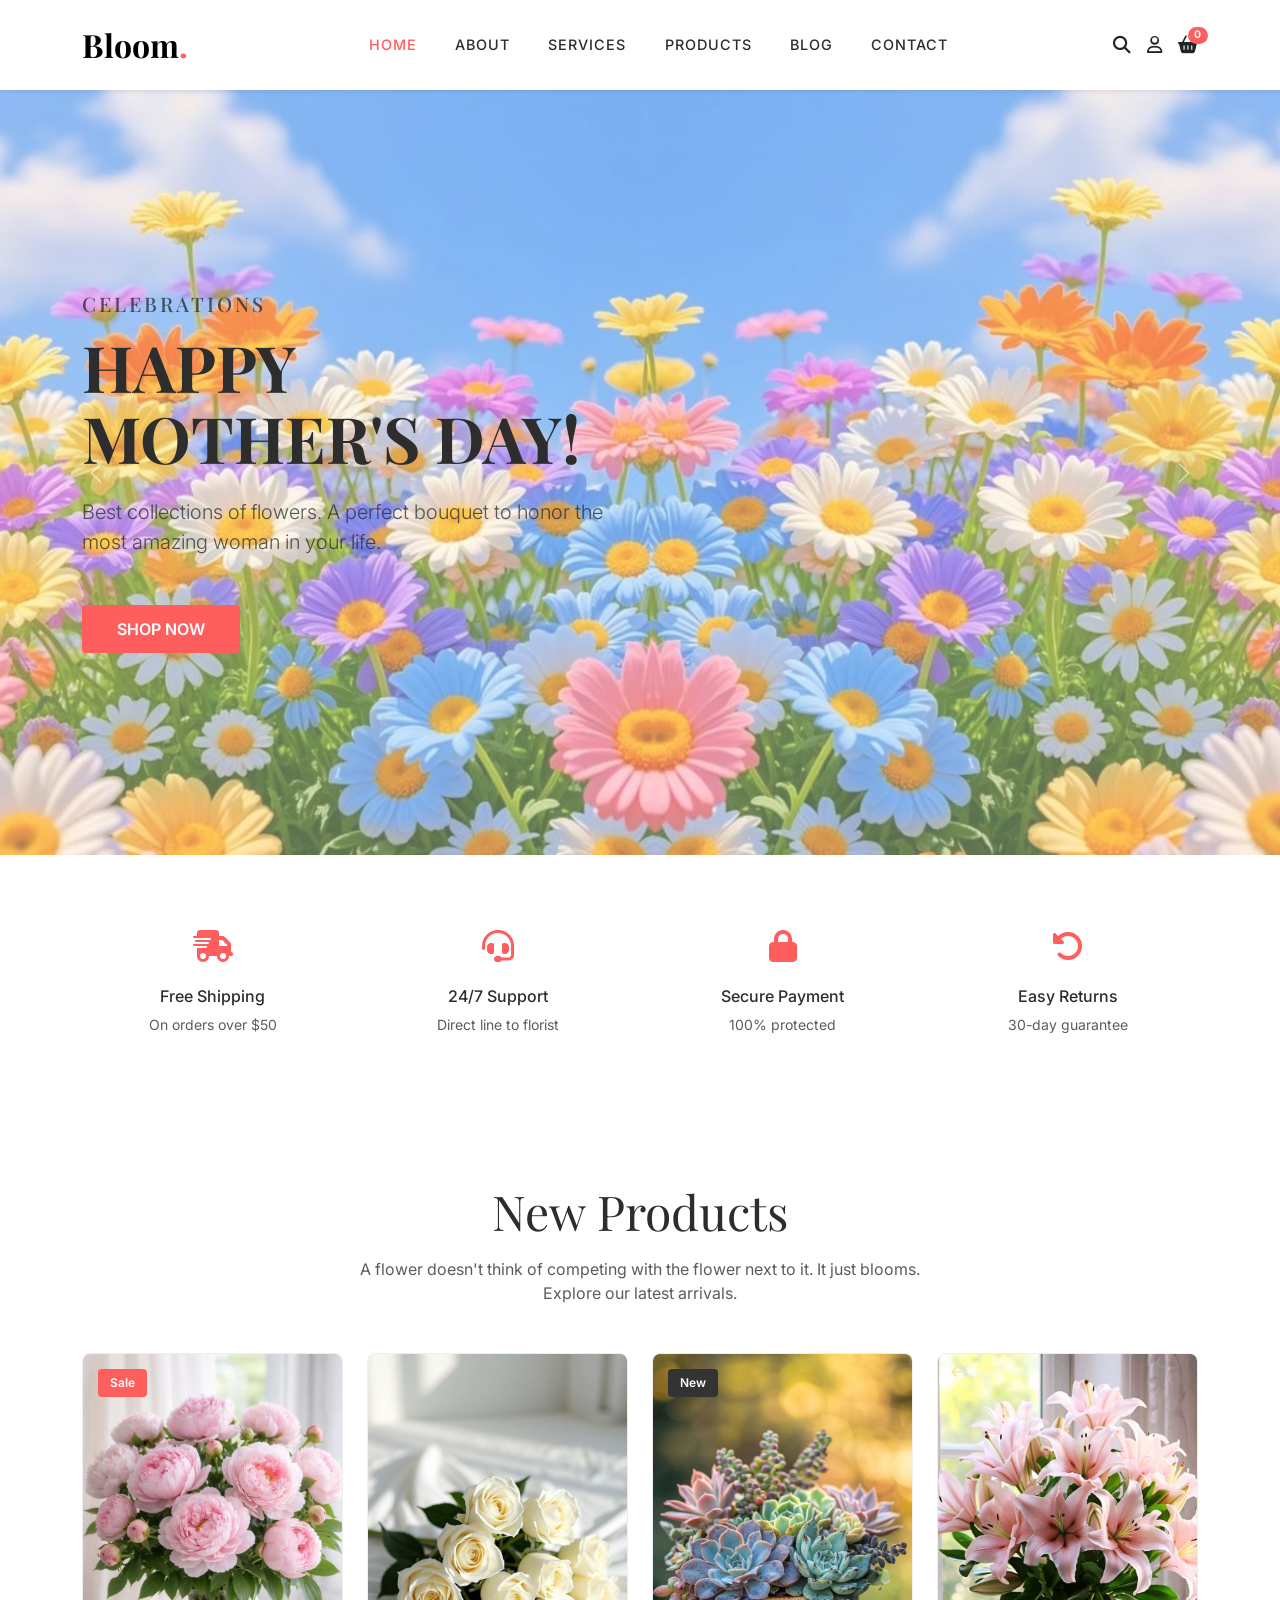
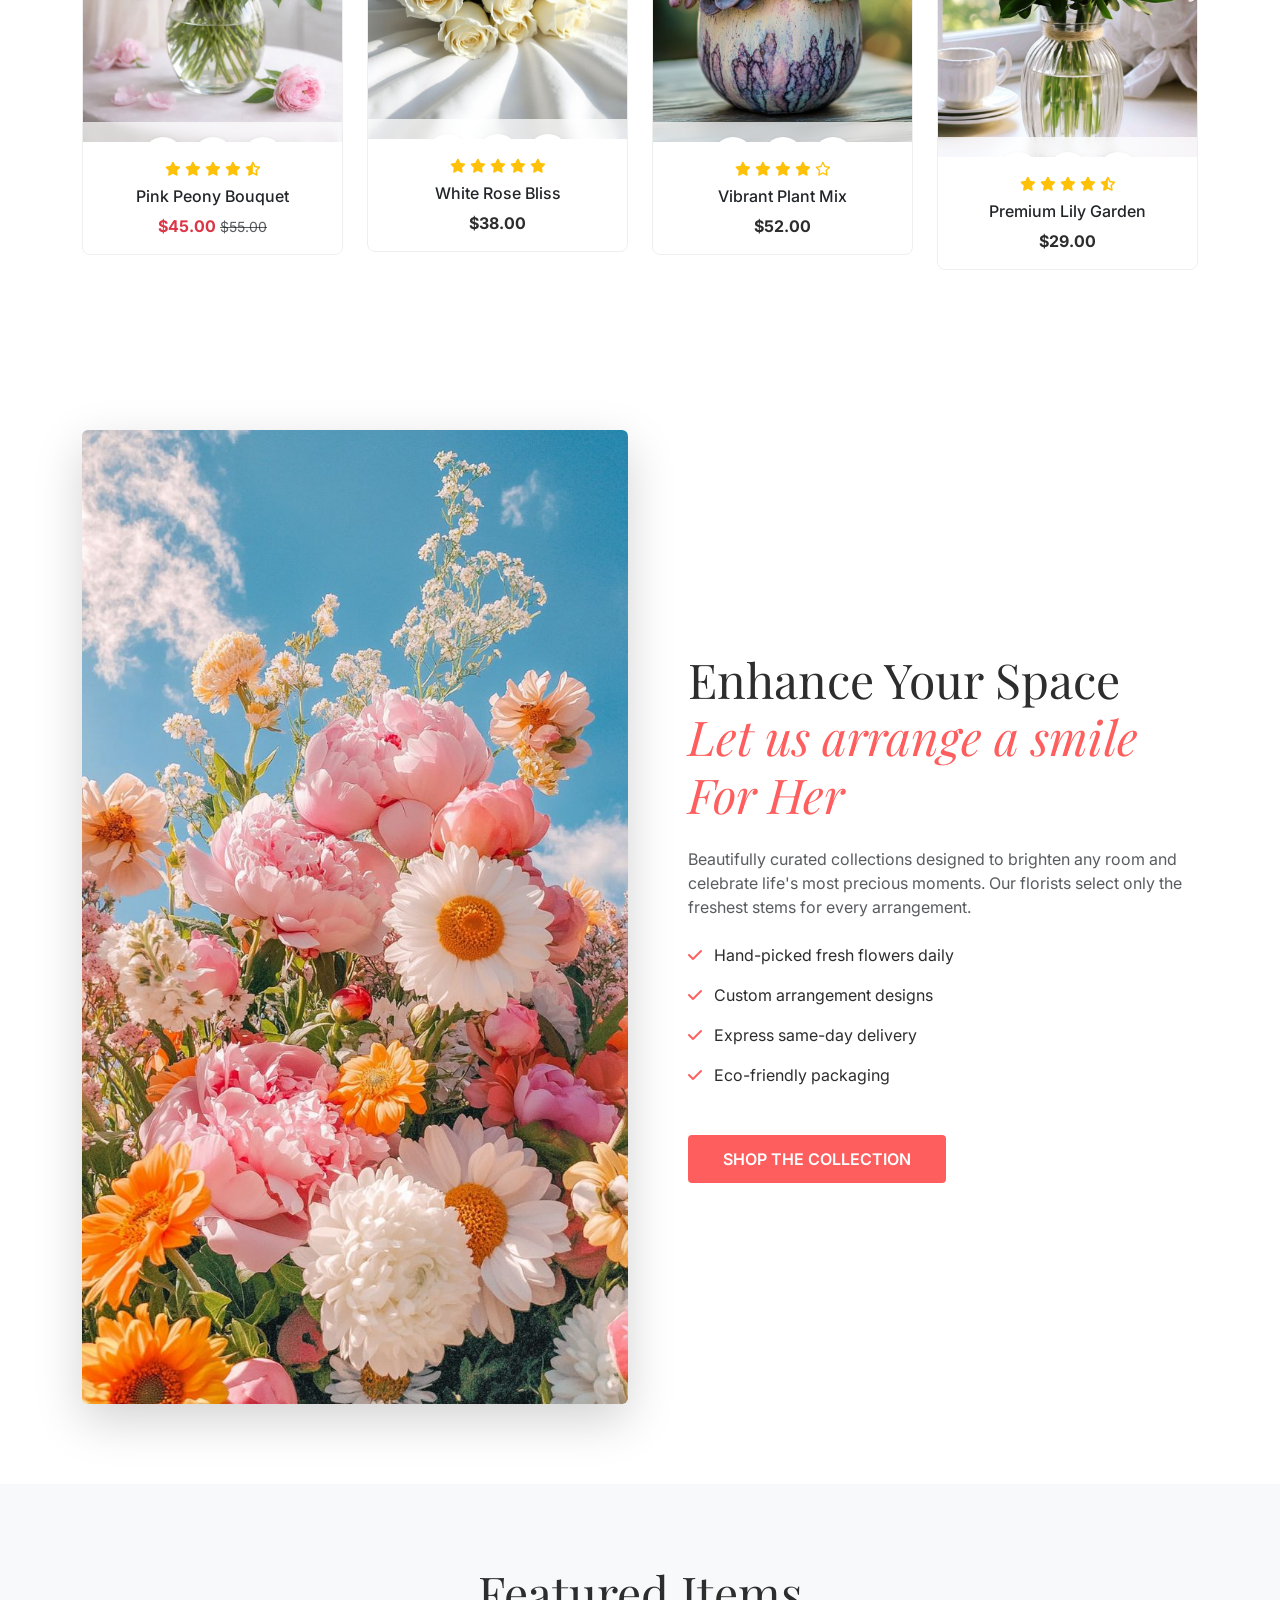
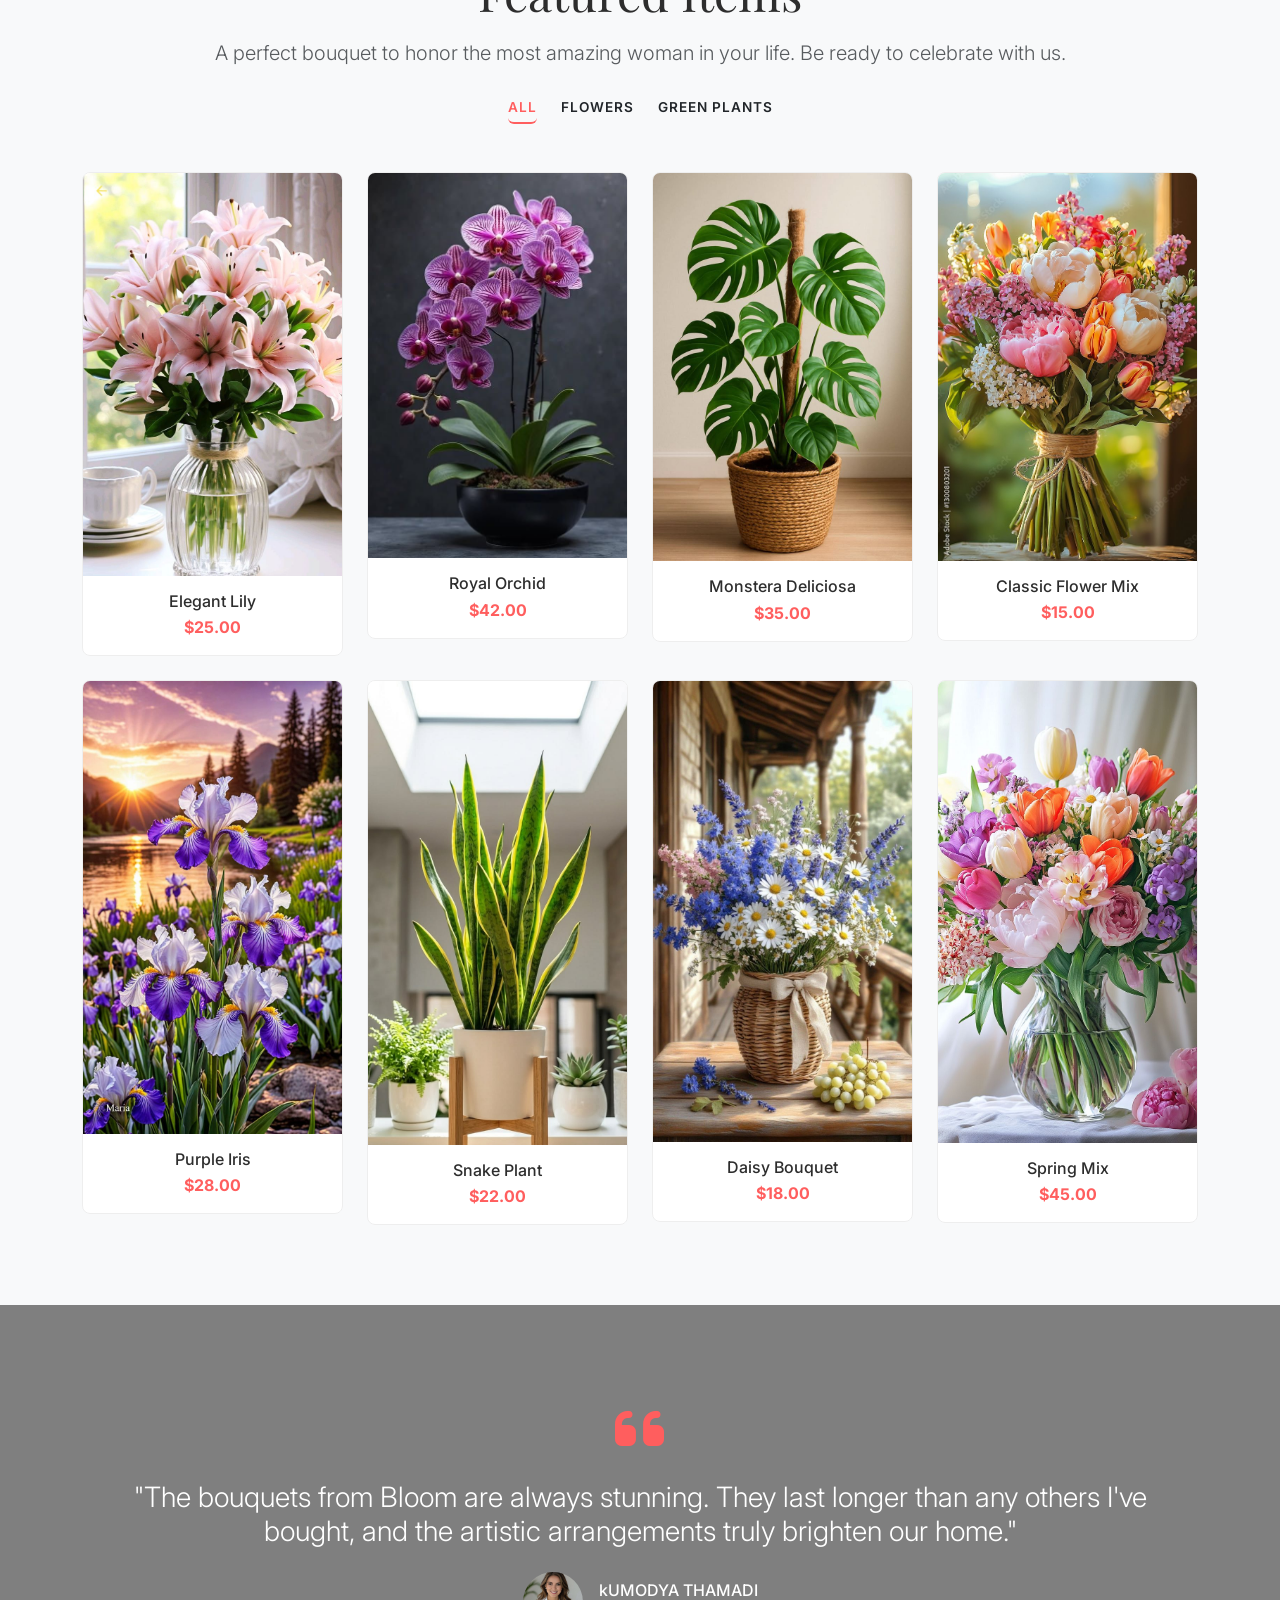
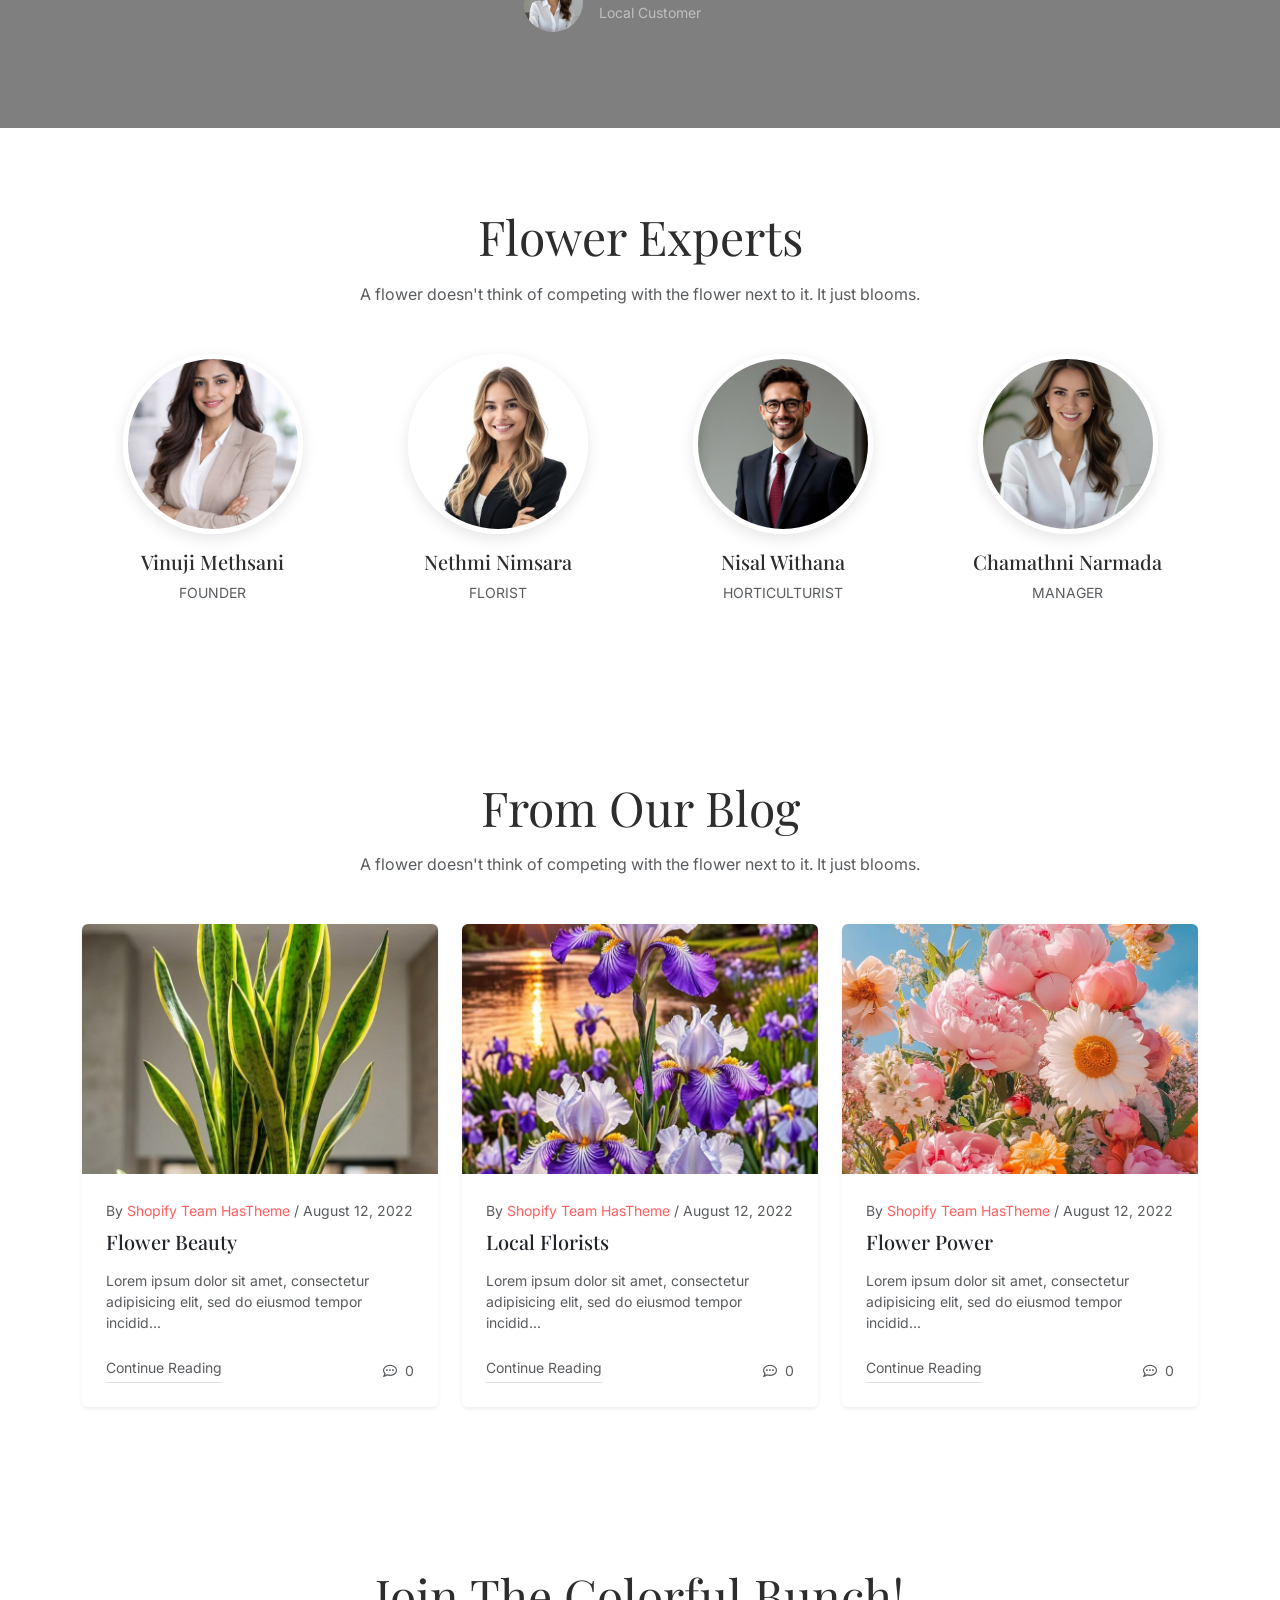
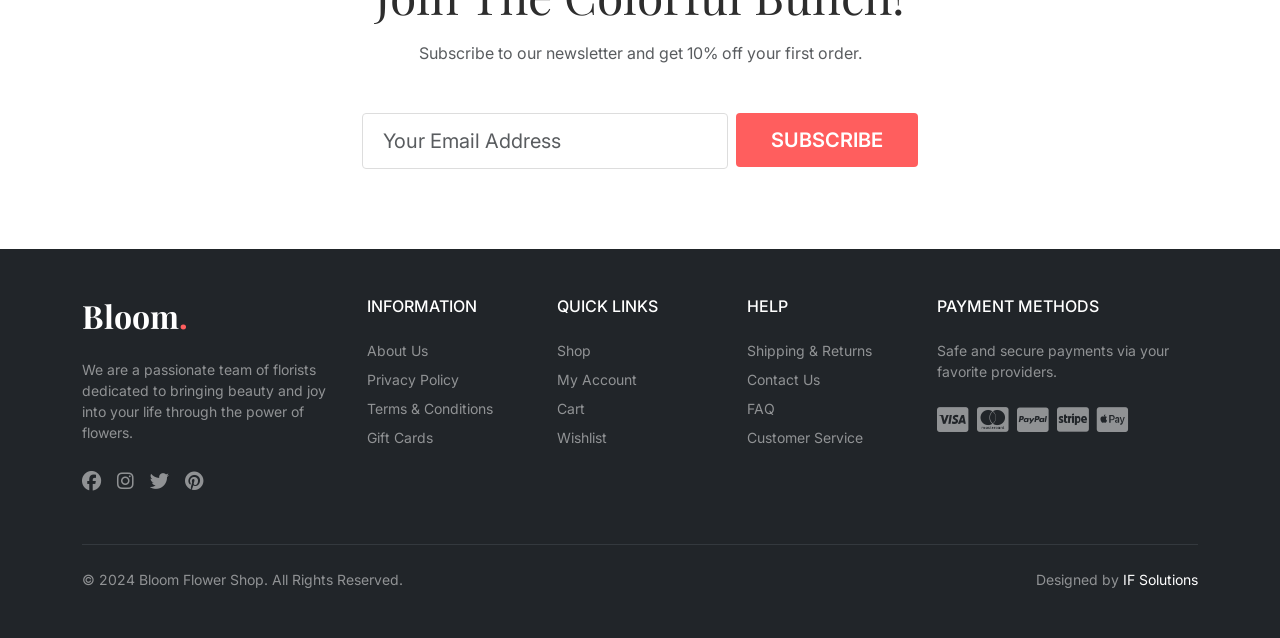
==== commit b289921f: "Refactor code structure for improved readability and maintainability" ====
--- a/index.html
+++ b/index.html
@@ -3,7 +3,7 @@
 <head>
     <meta charset="UTF-8">
     <meta name="viewport" content="width=device-width, initial-scale=1.0">
-    <title>Kapi. | Premium Flower Shop</title>
+    <title>Bloom. | Flowers</title>
     <!-- Google Fonts -->
     <link rel="preconnect" href="https://fonts.googleapis.com">
     <link rel="preconnect" href="https://fonts.gstatic.com" crossorigin>
@@ -23,7 +23,7 @@
     <nav class="navbar navbar-expand-lg navbar-light bg-white sticky-top shadow-sm py-3">
         <div class="container">
             <a class="navbar-brand d-flex align-items-center" href="#">
-                <span class="logo-text">Kapi<span class="dot">.</span></span>
+                <span class="logo-text">Bloom<span class="dot">.</span></span>
             </a>
             
             <button class="navbar-toggler border-0" type="button" data-bs-toggle="collapse" data-bs-target="#navbarNav">
@@ -55,20 +55,20 @@
     <!-- Hero Slider -->
     <header id="hero-slider" class="carousel slide" data-bs-ride="carousel">
         <div class="carousel-inner">
-            <div class="carousel-item active" style="background-image: linear-gradient(rgba(255,255,255,0.3), rgba(255,255,255,0.3)), url('imgs/1266706140773187.jpg');">
+            <div class="carousel-item active" style="background-image: linear-gradient(rgba(255,255,255,0.3), rgba(255,255,255,0.3)), url('imgs/back.jpg');">
                 <div class="container h-100">
                     <div class="row h-100 align-items-center">
                         <div class="col-lg-6" data-aos="fade-right">
                             <h5 class="text-uppercase tracking-wider text-muted mb-3">Celebrations</h5>
-                            <h1 class="display-2 mb-4 fw-bold">HAPPY <span class="text-primary-custom">MOTHER'S DAY!</span></h1>
-                            <p class="lead mb-5 text-muted">Best collections of flowers. A perfect bouquet to honor the most amazing woman in your life.</p>
+                            <h1 class="display-3 mb-4 fw-bold">HAPPY MOTHER'S DAY!</h1>
+                            <bold><p class="lead mb-5 text-muted">Best collections of flowers. A perfect bouquet to honor the most amazing woman in your life.</p></bold>
                             <a href="#" class="btn btn-primary-custom text-white">SHOP NOW</a>
                         </div>
                     </div>
                 </div>
             </div>
             <!-- Slide 2 -->
-            <div class="carousel-item" style="background-image: linear-gradient(rgba(255,255,255,0.3), rgba(255,255,255,0.3)), url('imgs/spring_bouquet.jpg');">
+            <div class="carousel-item" style="background-image: linear-gradient(rgba(255,255,255,0.3), rgba(255,255,255,0.3)), url('imgs/spring_bouquet2.jpg');">
                 <div class="container h-100">
                     <div class="row h-100 align-items-center">
                         <div class="col-lg-6">
@@ -381,11 +381,11 @@
     <section class="testimonial-section py-5 text-center text-white" style="background: linear-gradient(rgba(0,0,0,0.5), rgba(0,0,0,0.5)), url('imgs/576742296072362225.jpg') center/cover fixed;">
         <div class="container py-5" data-aos="zoom-in">
             <i class="fa-solid fa-quote-left display-4 mb-4 text-primary-custom"></i>
-            <p class="h3 fw-light mb-4 px-lg-5">"The bouquets from Kapi are always stunning. They last longer than any others I've bought, and the artistic arrangements truly brighten our home."</p>
+            <p class="h3 fw-light mb-4 px-lg-5">"The bouquets from Bloom are always stunning. They last longer than any others I've bought, and the artistic arrangements truly brighten our home."</p>
             <div class="d-flex align-items-center justify-content-center gap-3">
                 <img src="imgs/576742296072362225.jpg" alt="User" class="rounded-circle" width="60" height="60" style="object-fit: cover;">
                 <div class="text-start">
-                    <h6 class="mb-0">Sarah Jenkins</h6>
+                    <h6 class="mb-0">kUMODYA THAMADI</h6>
                     <small class="text-white-50">Local Customer</small>
                 </div>
             </div>
@@ -403,28 +403,28 @@
                 <div class="col-lg-3 col-md-6" data-aos="fade-up" data-aos-delay="100">
                     <div class="expert-card">
                         <img src="imgs/expert_anna.jpg" alt="Expert" class="rounded-circle mb-3 img-fluid expert-img">
-                        <h5>Anna White</h5>
+                        <h5>Vinuji Methsani</h5>
                         <p class="text-muted small">FOUNDER</p>
                     </div>
                 </div>
                 <div class="col-lg-3 col-md-6" data-aos="fade-up" data-aos-delay="200">
                     <div class="expert-card">
                         <img src="imgs/18788523442587970.jpg" alt="Expert" class="rounded-circle mb-3 img-fluid expert-img">
-                        <h5>Rose Bell</h5>
+                        <h5>Nethmi Nimsara</h5>
                         <p class="text-muted small">FLORIST</p>
                     </div>
                 </div>
                 <div class="col-lg-3 col-md-6" data-aos="fade-up" data-aos-delay="300">
                     <div class="expert-card">
                         <img src="imgs/expert_james.jpg" alt="Expert" class="rounded-circle mb-3 img-fluid expert-img">
-                        <h5>James Root</h5>
+                        <h5>Nisal Withana</h5>
                         <p class="text-muted small">HORTICULTURIST</p>
                     </div>
                 </div>
                 <div class="col-lg-3 col-md-6" data-aos="fade-up" data-aos-delay="400">
                     <div class="expert-card">
                         <img src="imgs/576742296072362225.jpg" alt="Expert" class="rounded-circle mb-3 img-fluid expert-img">
-                        <h5>Lily Stone</h5>
+                        <h5>Chamathni Narmada</h5>
                         <p class="text-muted small">MANAGER</p>
                     </div>
                 </div>
@@ -523,7 +523,7 @@
             <div class="row g-4 mb-5">
                 <div class="col-lg-3 col-md-6">
                     <div class="footer-logo mb-4">
-                        <h2 class="logo-text text-white">Kapi<span class="dot">.</span></h2>
+                        <h2 class="logo-text text-white">Bloom<span class="dot">.</span></h2>
                     </div>
                     <p class="text-white-50 small mb-4">We are a passionate team of florists dedicated to bringing beauty and joy into your life through the power of flowers.</p>
                     <div class="social-links d-flex gap-3">
@@ -575,7 +575,7 @@
             <hr class="border-secondary mb-4">
             <div class="row align-items-center">
                 <div class="col-md-6 text-center text-md-start">
-                    <p class="text-white-50 small mb-0">&copy; 2024 Kapi Flower Shop. All Rights Reserved.</p>
+                    <p class="text-white-50 small mb-0">&copy; 2024 Bloom Flower Shop. All Rights Reserved.</p>
                 </div>
                 <div class="col-md-6 text-center text-md-end mt-3 mt-md-0">
                     <p class="text-white-50 small mb-0">Designed by <a href="#" class="text-white text-decoration-none">IF Solutions</a></p>
